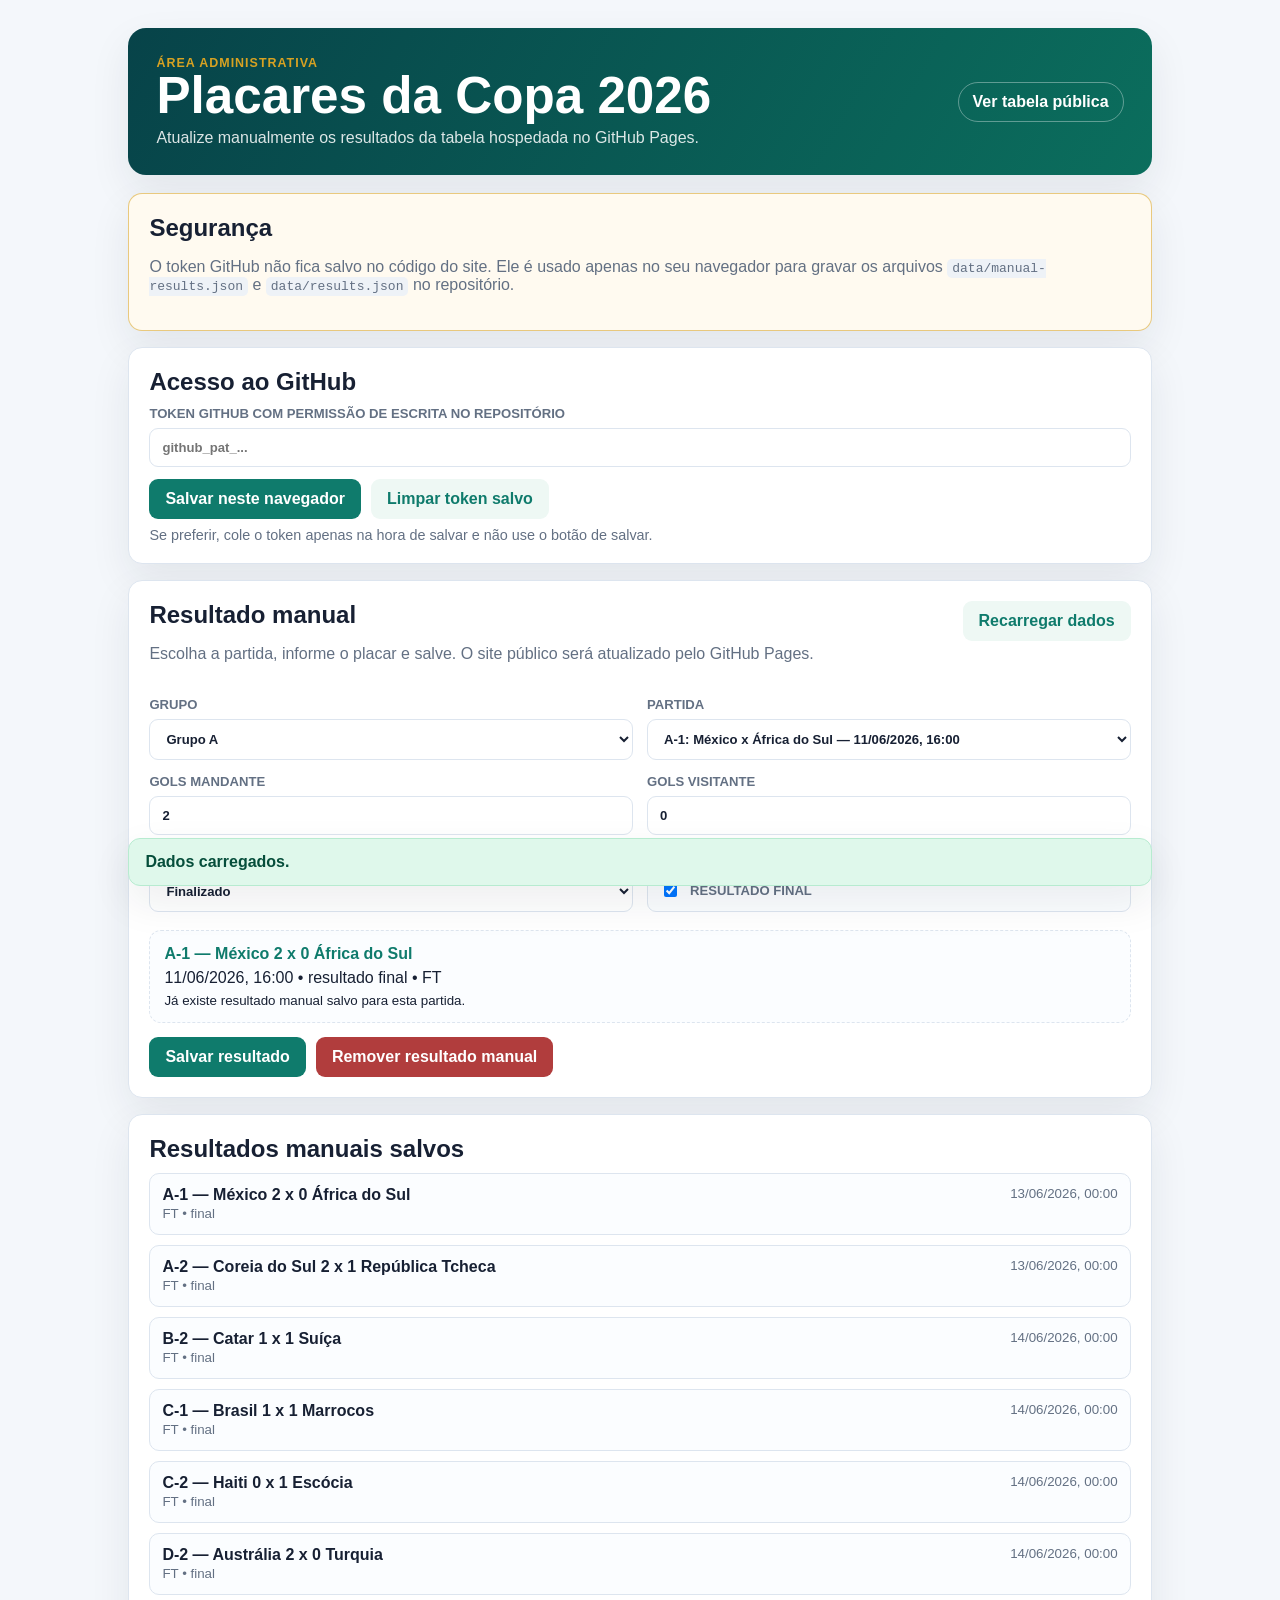
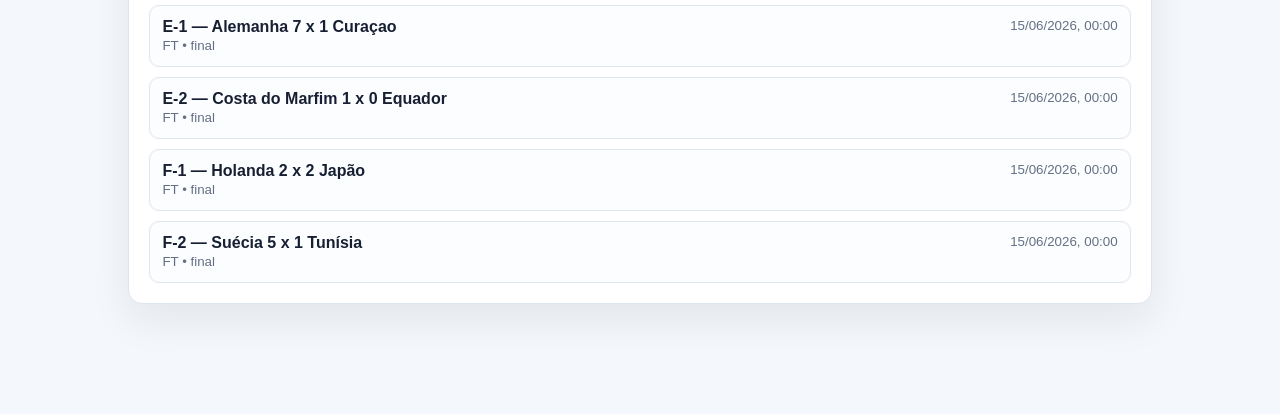
==== admin.html @ a197dd39 "Adiciona painel administrativo de placares manuais" ====
<!doctype html>
<html lang="pt-BR">
  <head>
    <meta charset="utf-8" />
    <meta name="viewport" content="width=device-width, initial-scale=1" />
    <title>Admin — Copa do Mundo 2026</title>
    <link rel="stylesheet" href="admin.css" />
  </head>
  <body>
    <main class="admin-shell">
      <header class="admin-header">
        <div>
          <p class="eyebrow">Área administrativa</p>
          <h1>Placares da Copa 2026</h1>
          <p>Atualize manualmente os resultados da tabela hospedada no GitHub Pages.</p>
        </div>
        <a class="public-link" href="./">Ver tabela pública</a>
      </header>

      <section class="panel warning-panel">
        <h2>Segurança</h2>
        <p>
          O token GitHub não fica salvo no código do site. Ele é usado apenas no seu navegador para gravar
          os arquivos <code>data/manual-results.json</code> e <code>data/results.json</code> no repositório.
        </p>
      </section>

      <section class="panel token-panel">
        <h2>Acesso ao GitHub</h2>
        <label>
          Token GitHub com permissão de escrita no repositório
          <input id="tokenInput" type="password" autocomplete="off" placeholder="github_pat_..." />
        </label>
        <div class="inline-actions">
          <button id="saveTokenButton" type="button">Salvar neste navegador</button>
          <button id="clearTokenButton" type="button" class="ghost">Limpar token salvo</button>
        </div>
        <p class="hint">Se preferir, cole o token apenas na hora de salvar e não use o botão de salvar.</p>
      </section>

      <section class="panel">
        <div class="panel-heading">
          <div>
            <h2>Resultado manual</h2>
            <p>Escolha a partida, informe o placar e salve. O site público será atualizado pelo GitHub Pages.</p>
          </div>
          <button id="reloadButton" type="button" class="ghost">Recarregar dados</button>
        </div>

        <div class="form-grid">
          <label>
            Grupo
            <select id="groupSelect"></select>
          </label>
          <label>
            Partida
            <select id="matchSelect"></select>
          </label>
          <label>
            Gols mandante
            <input id="homeGoalsInput" type="number" min="0" step="1" inputmode="numeric" />
          </label>
          <label>
            Gols visitante
            <input id="awayGoalsInput" type="number" min="0" step="1" inputmode="numeric" />
          </label>
          <label>
            Status
            <select id="statusSelect">
              <option value="FT">Finalizado</option>
              <option value="AET">Prorrogação</option>
              <option value="PEN">Pênaltis</option>
              <option value="LIVE">Em andamento</option>
            </select>
          </label>
          <label class="checkbox-label">
            <input id="finalCheckbox" type="checkbox" checked />
            Resultado final
          </label>
        </div>

        <article id="matchPreview" class="match-preview" aria-live="polite"></article>

        <div class="inline-actions">
          <button id="saveResultButton" type="button">Salvar resultado</button>
          <button id="removeResultButton" type="button" class="danger">Remover resultado manual</button>
        </div>
      </section>

      <section class="panel">
        <h2>Resultados manuais salvos</h2>
        <div id="manualResultsList" class="results-list"></div>
      </section>

      <section id="statusBox" class="status-box" aria-live="polite"></section>
    </main>

    <script src="admin.js"></script>
  </body>
</html>
---- admin.css ----
:root {
  --bg: #f4f7fb;
  --panel: #ffffff;
  --text: #172033;
  --muted: #637083;
  --line: #dde5ef;
  --primary: #0f7b6c;
  --primary-dark: #095f54;
  --accent: #d8a222;
  --danger: #b13d3d;
  --danger-dark: #8f2f2f;
  --shadow: 0 16px 40px rgba(23, 32, 51, 0.08);
}

* { box-sizing: border-box; }

body {
  margin: 0;
  color: var(--text);
  background: var(--bg);
  font-family: Inter, "Segoe UI", Arial, sans-serif;
}

button, input, select { font: inherit; }

.admin-shell {
  width: min(1100px, 100%);
  margin: 0 auto;
  padding: 28px clamp(14px, 3vw, 40px) 46px;
}

.admin-header {
  display: flex;
  align-items: center;
  justify-content: space-between;
  gap: 20px;
  margin-bottom: 18px;
  padding: 28px;
  border-radius: 18px;
  color: #fff;
  background: linear-gradient(120deg, #074349, #0b6e5d);
  box-shadow: var(--shadow);
}

.admin-header h1 { margin: 0 0 8px; font-size: clamp(2rem, 4vw, 3.4rem); line-height: 1; }
.admin-header p { margin: 0; color: rgba(255,255,255,.86); }
.eyebrow { color: var(--accent)!important; font-size: .78rem; font-weight: 900; letter-spacing: .08em; text-transform: uppercase; }

.public-link {
  flex: 0 0 auto;
  border: 1px solid rgba(255,255,255,.35);
  border-radius: 999px;
  padding: 10px 14px;
  color: #fff;
  text-decoration: none;
  font-weight: 800;
}

.panel {
  margin-bottom: 16px;
  padding: 20px;
  border: 1px solid var(--line);
  border-radius: 14px;
  background: var(--panel);
  box-shadow: var(--shadow);
}

.panel h2 { margin: 0 0 10px; }
.panel p { color: var(--muted); }
.warning-panel { border-color: rgba(216,162,34,.55); background: #fffaf0; }
.panel-heading { display: flex; align-items: flex-start; justify-content: space-between; gap: 16px; }

label {
  display: grid;
  gap: 7px;
  color: var(--muted);
  font-size: .82rem;
  font-weight: 800;
  text-transform: uppercase;
}

input, select {
  width: 100%;
  border: 1px solid var(--line);
  border-radius: 9px;
  padding: 11px 12px;
  color: var(--text);
  background: #fff;
}

code {
  border-radius: 5px;
  padding: 2px 5px;
  background: #eef2f7;
}

.form-grid {
  display: grid;
  grid-template-columns: repeat(2, minmax(0, 1fr));
  gap: 14px;
  margin: 18px 0;
}

.checkbox-label {
  display: flex;
  align-items: center;
  gap: 10px;
  min-height: 44px;
  align-self: end;
  padding: 10px 12px;
  border: 1px solid var(--line);
  border-radius: 9px;
  background: #fbfdff;
}
.checkbox-label input { width: auto; }

.inline-actions { display: flex; flex-wrap: wrap; gap: 10px; margin-top: 12px; }
button {
  border: 0;
  border-radius: 9px;
  padding: 11px 16px;
  color: #fff;
  background: var(--primary);
  cursor: pointer;
  font-weight: 800;
}
button:hover { background: var(--primary-dark); }
button.ghost { color: var(--primary); background: #eef8f4; }
button.danger { background: var(--danger); }
button.danger:hover { background: var(--danger-dark); }
button:disabled { opacity: .55; cursor: wait; }

.hint { margin: 8px 0 0; font-size: .9rem; }
.match-preview {
  display: grid;
  gap: 6px;
  margin: 14px 0;
  padding: 14px;
  border: 1px dashed var(--line);
  border-radius: 12px;
  background: #fbfdff;
}
.match-preview strong { color: var(--primary); }

.results-list { display: grid; gap: 10px; }
.result-item {
  display: flex;
  justify-content: space-between;
  gap: 12px;
  padding: 12px;
  border: 1px solid var(--line);
  border-radius: 10px;
  background: #fbfdff;
}
.result-item small { color: var(--muted); }

.status-box {
  display: none;
  position: sticky;
  bottom: 14px;
  padding: 14px 16px;
  border-radius: 12px;
  box-shadow: var(--shadow);
  font-weight: 800;
}
.status-box.show { display: block; }
.status-box.ok { color: #064e3b; background: #dff8eb; border: 1px solid #b7ebd0; }
.status-box.error { color: #7f1d1d; background: #fee2e2; border: 1px solid #fecaca; }
.status-box.info { color: #1e3a8a; background: #dbeafe; border: 1px solid #bfdbfe; }

@media (max-width: 760px) {
  .admin-header, .panel-heading { display: grid; }
  .public-link { width: fit-content; }
  .form-grid { grid-template-columns: 1fr; }
  .result-item { display: grid; }
}
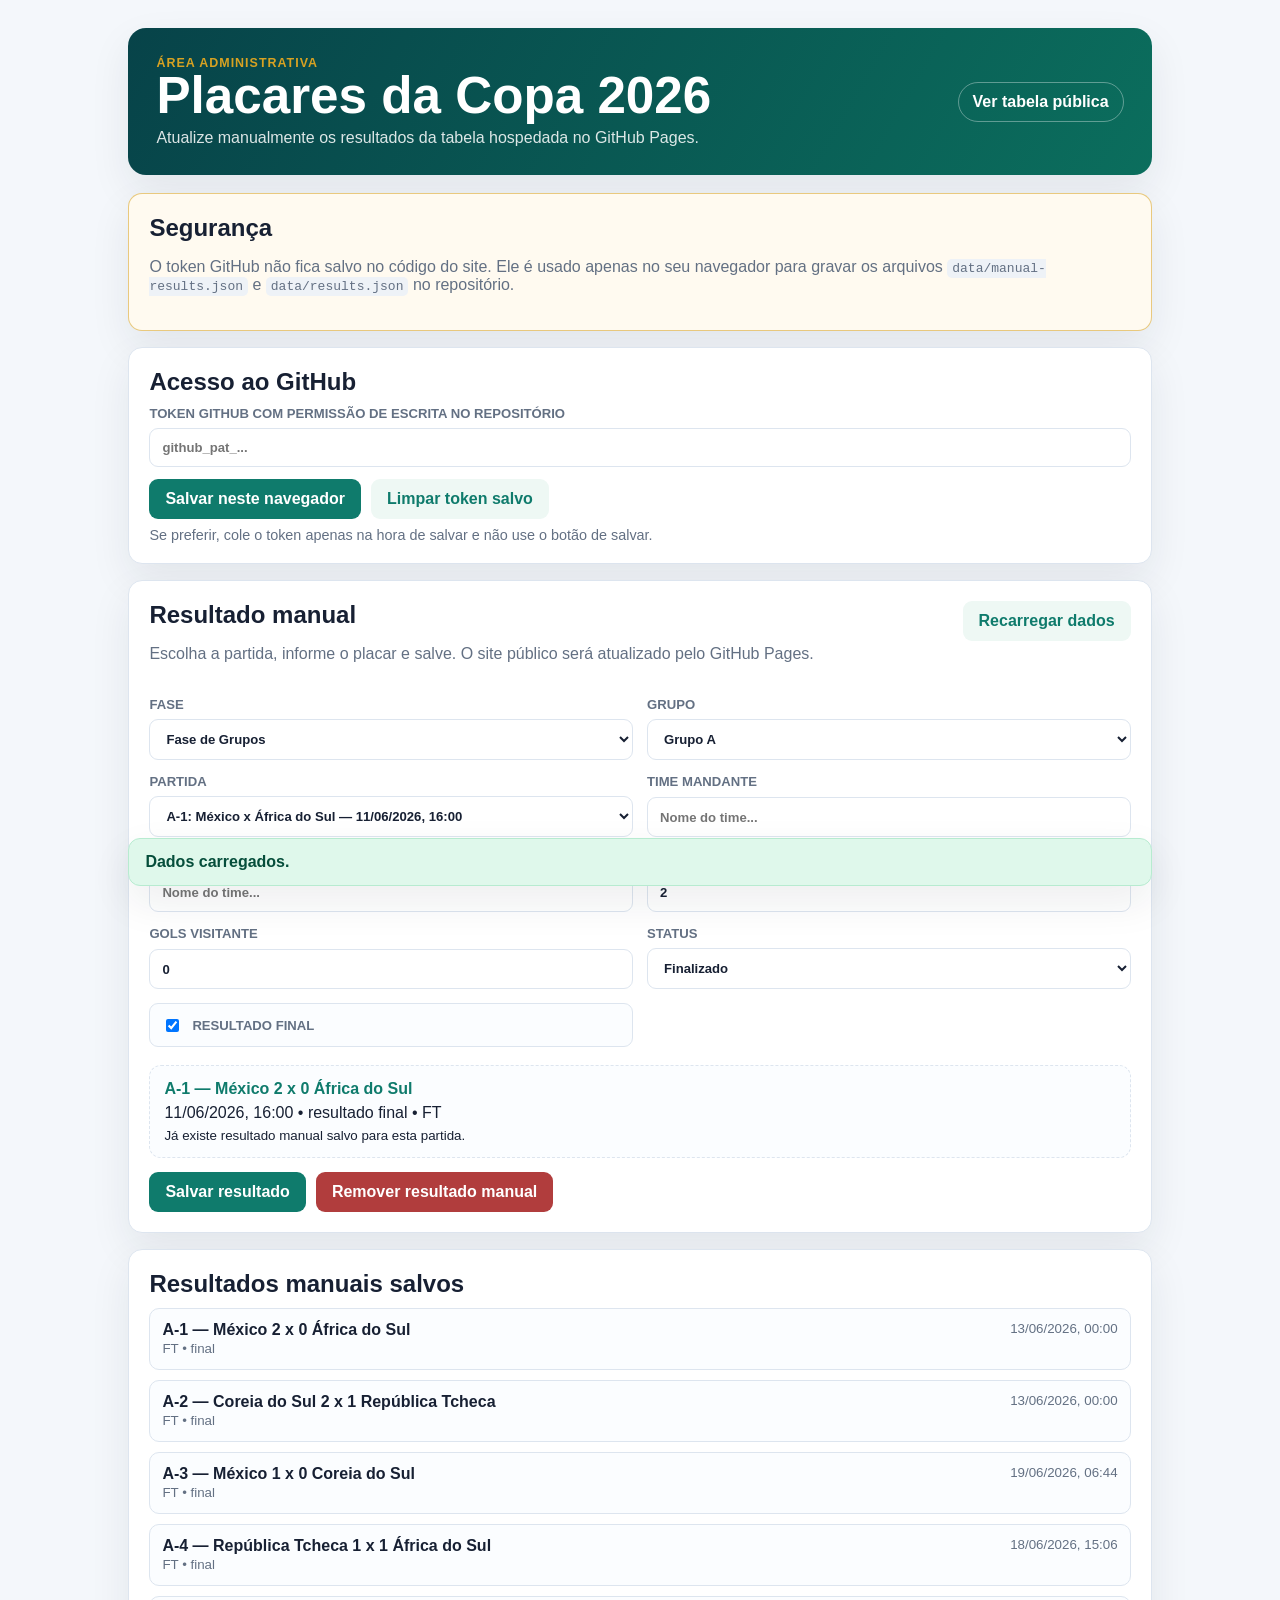
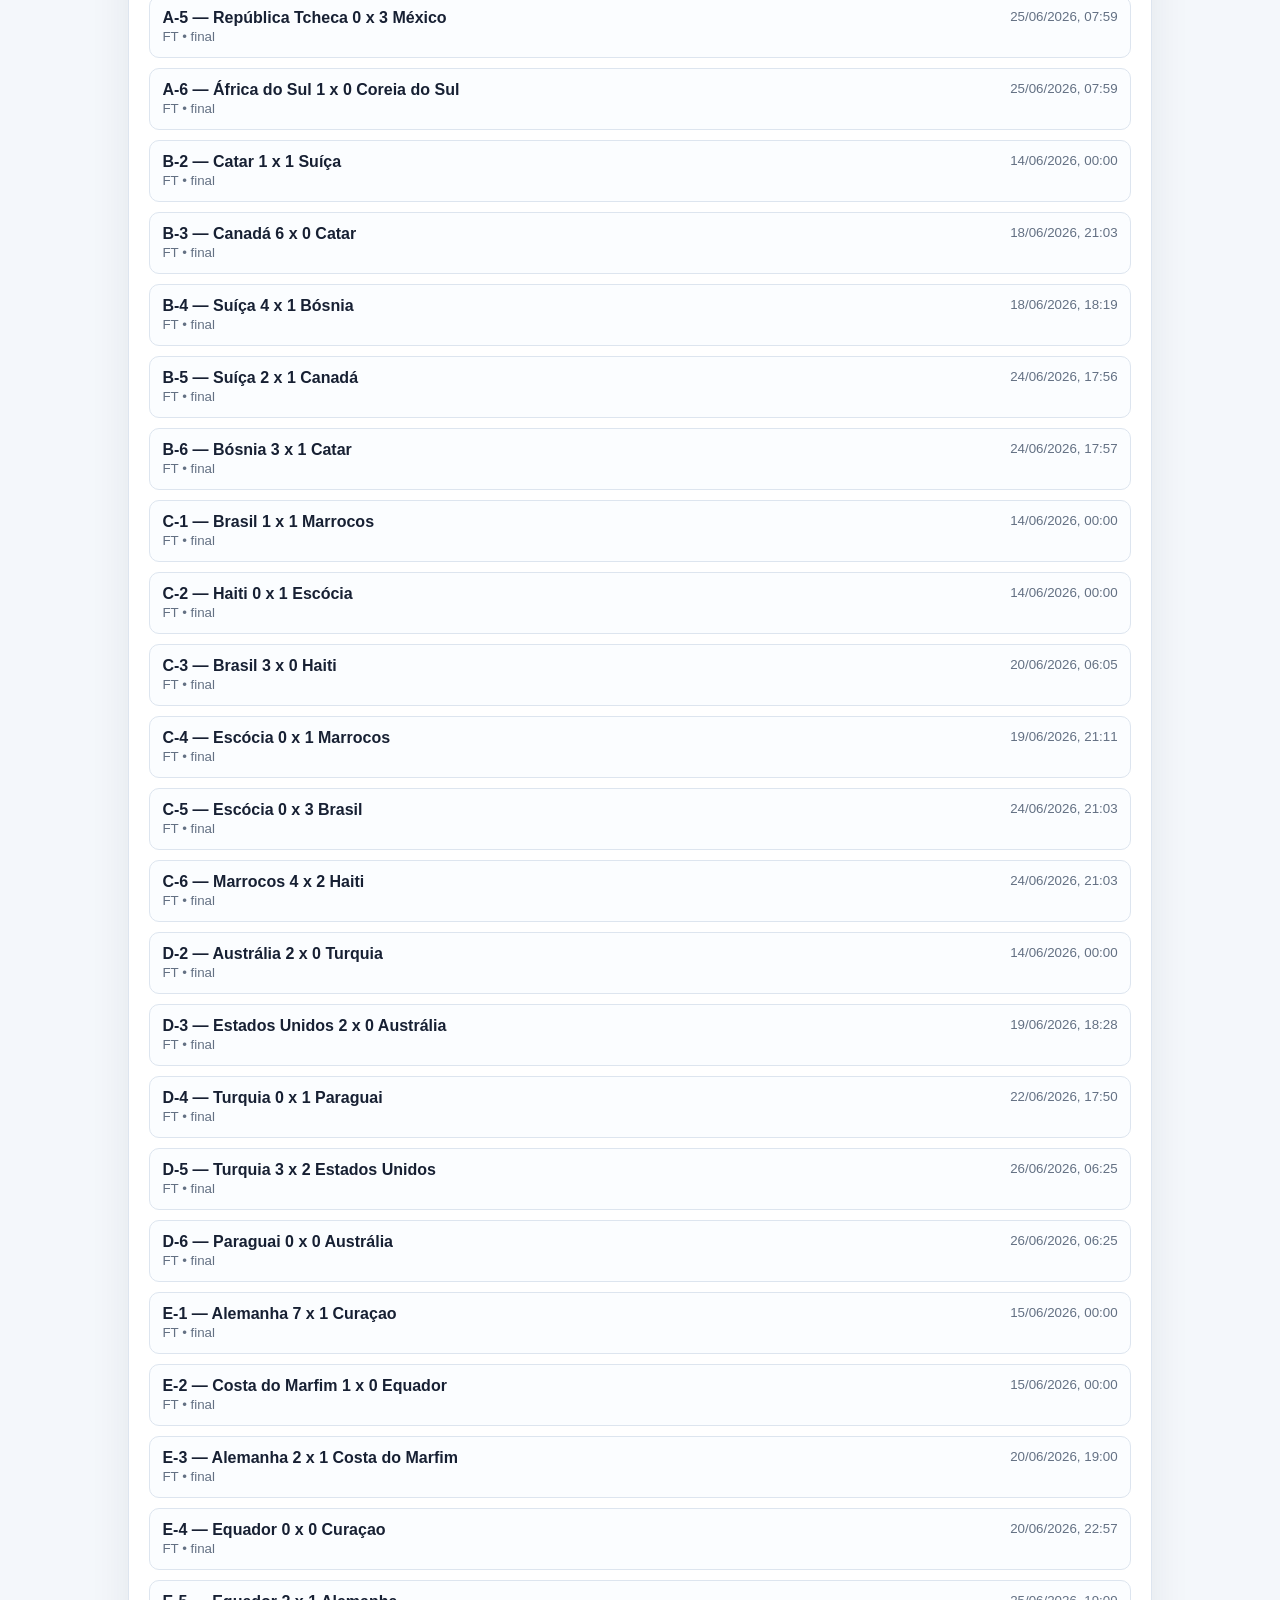
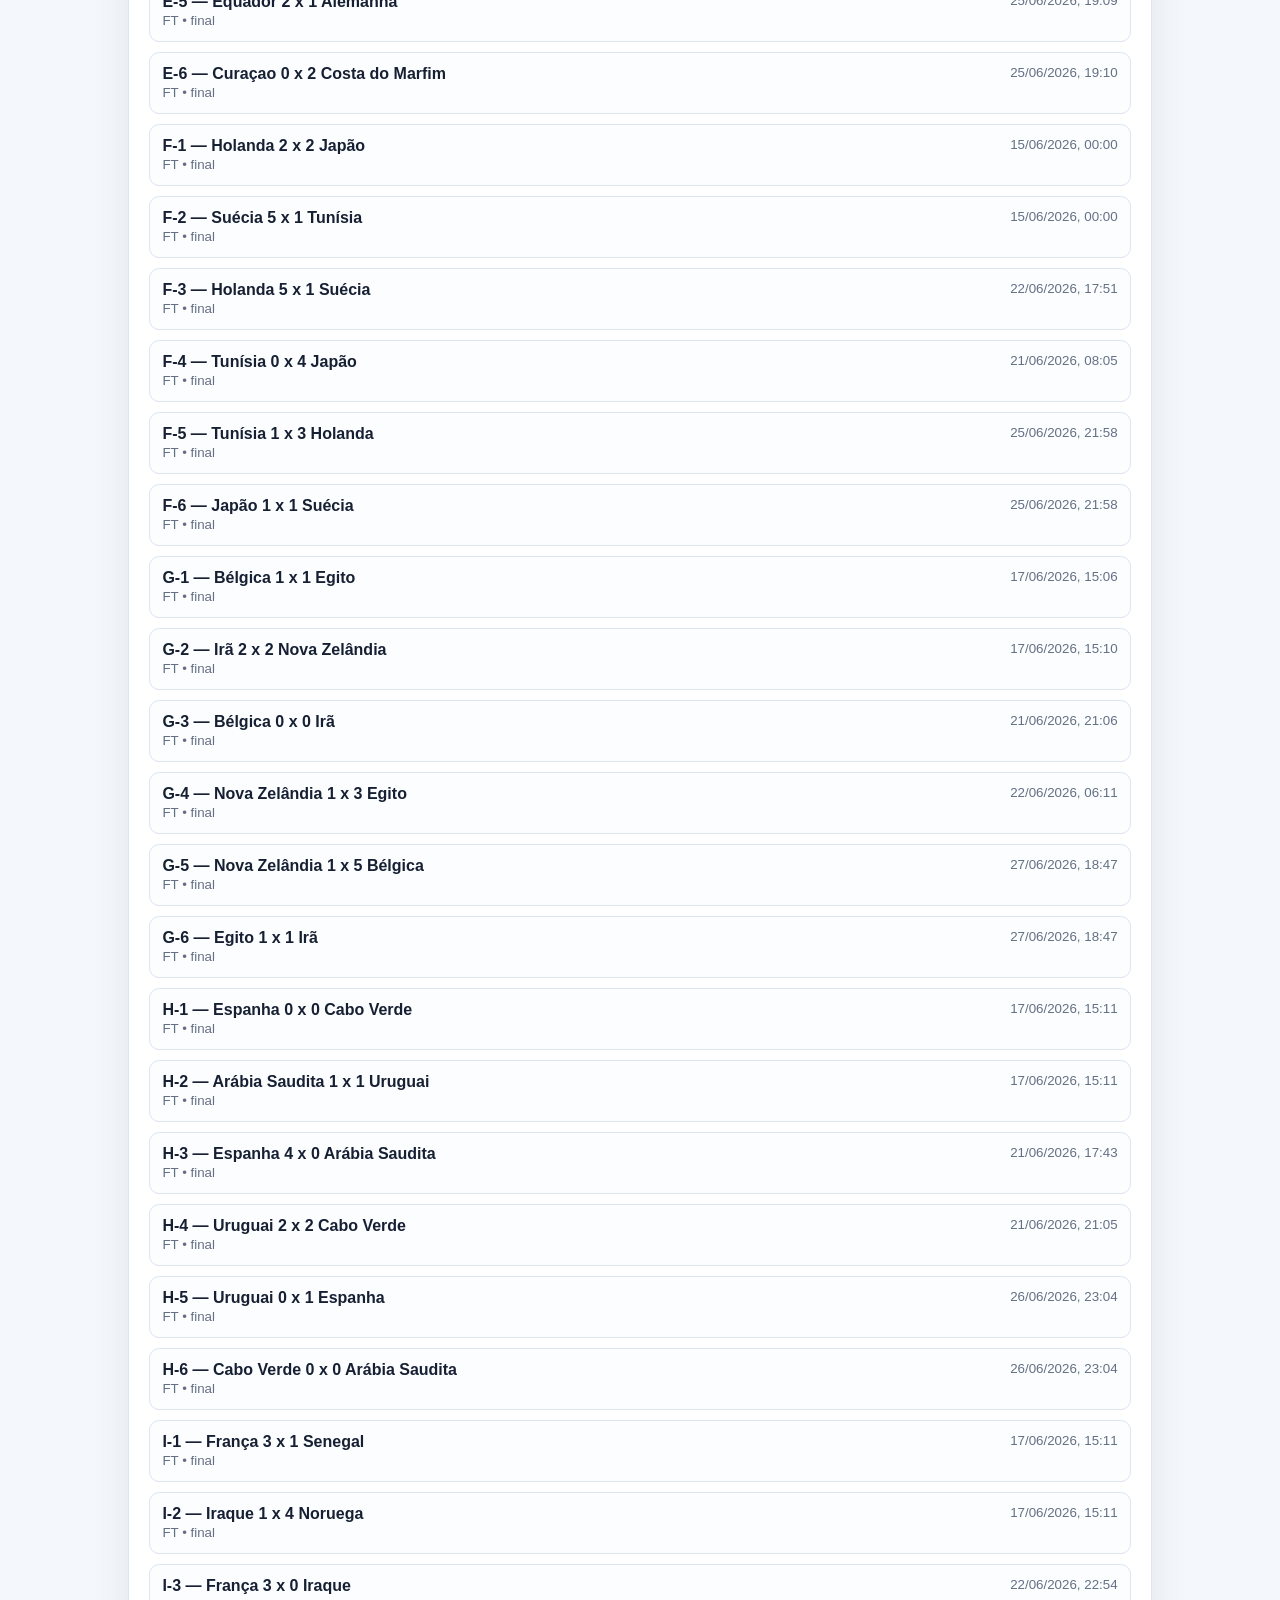
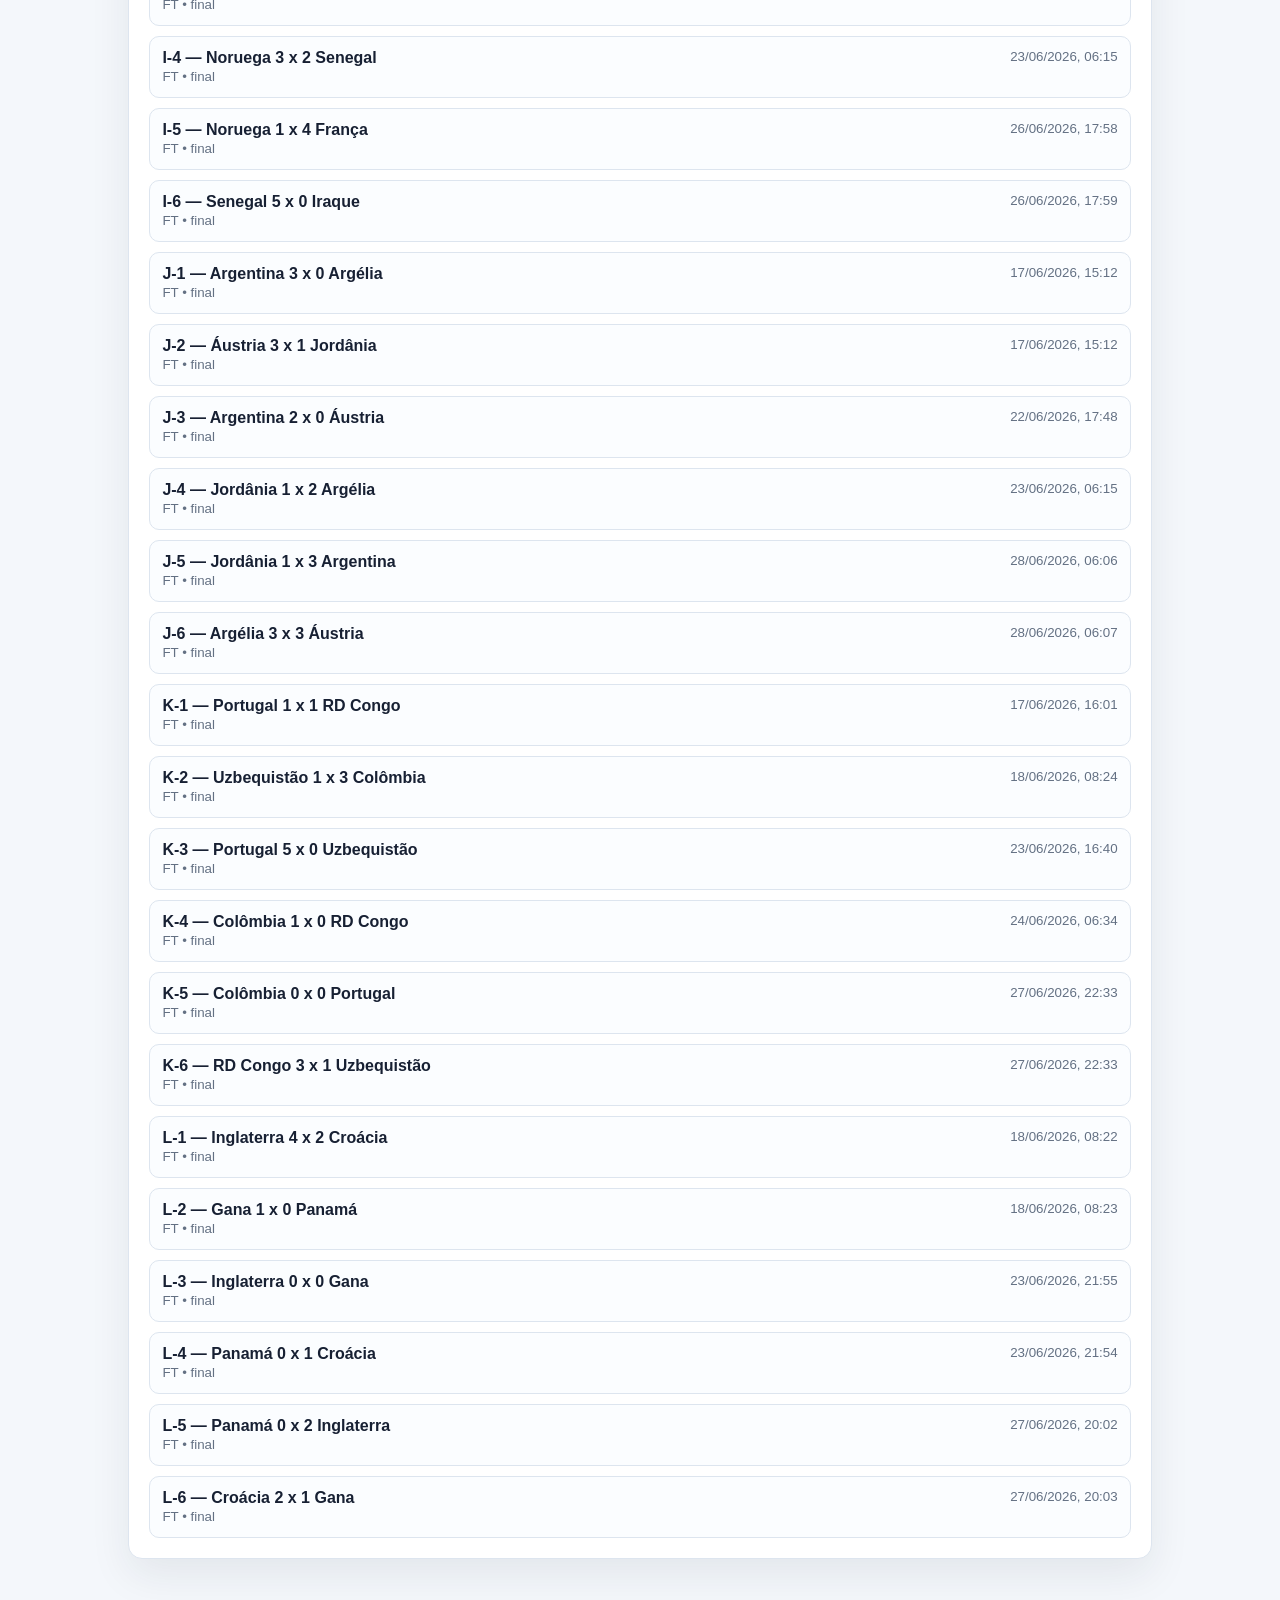
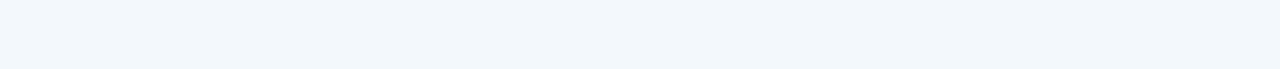
==== commit 8fc82bc5: "Remove integracao API-Football e adiciona suporte a fase mata-mata no admin - Remove workflow GitHub" ====
--- a/admin.html
+++ b/admin.html
@@ -49,12 +49,32 @@
 
         <div class="form-grid">
           <label>
+            Fase
+            <select id="phaseSelect">
+              <option value="groups">Fase de Grupos</option>
+              <option value="R32">16avos de Final</option>
+              <option value="R16">Oitavas de Final</option>
+              <option value="QF">Quartas de Final</option>
+              <option value="SF">Semifinais</option>
+              <option value="3RD">3º Lugar</option>
+              <option value="FINAL">Final</option>
+            </select>
+          </label>
+          <label id="groupLabel">
             Grupo
             <select id="groupSelect"></select>
           </label>
           <label>
             Partida
             <select id="matchSelect"></select>
+          </label>
+          <label id="knockoutHomeLabel" class="knockout-team" hidden>
+            Time mandante
+            <input id="knockoutHomeInput" type="text" placeholder="Nome do time..." />
+          </label>
+          <label id="knockoutAwayLabel" class="knockout-team" hidden>
+            Time visitante
+            <input id="knockoutAwayInput" type="text" placeholder="Nome do time..." />
           </label>
           <label>
             Gols mandante
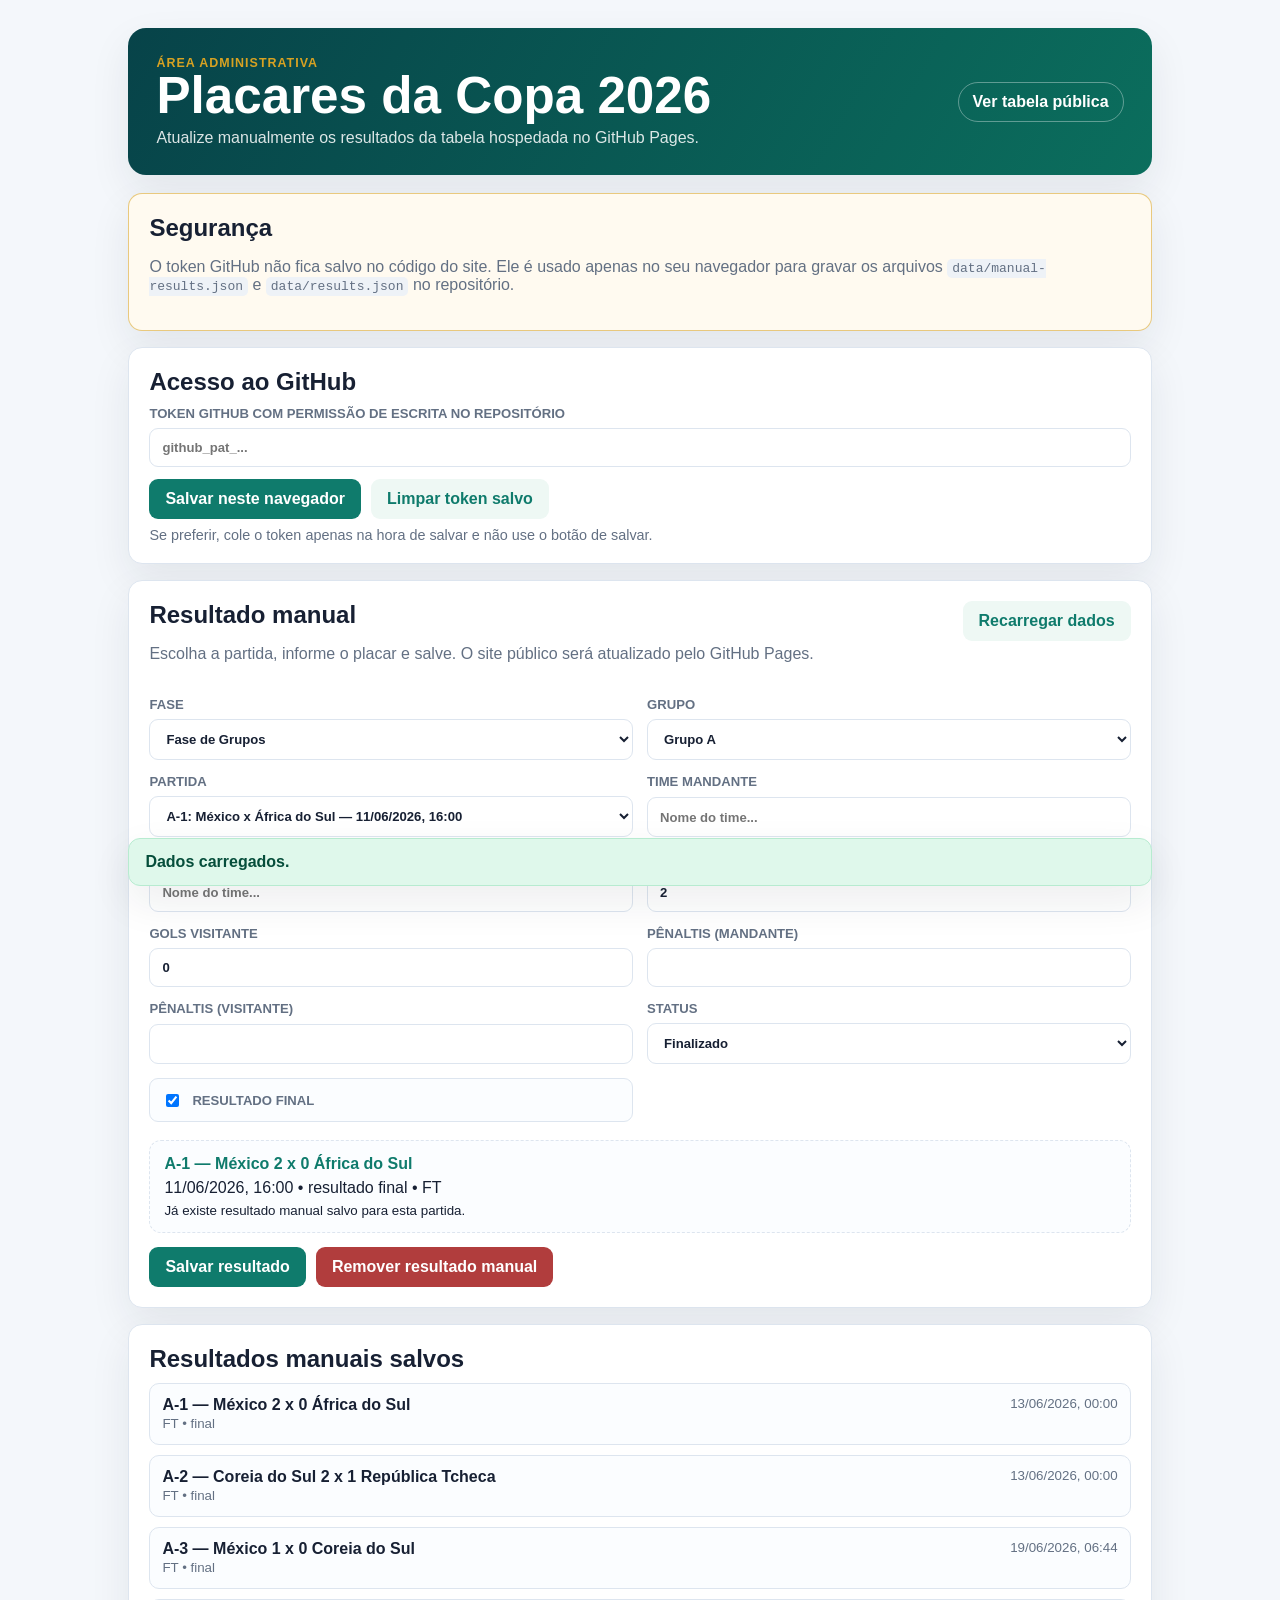
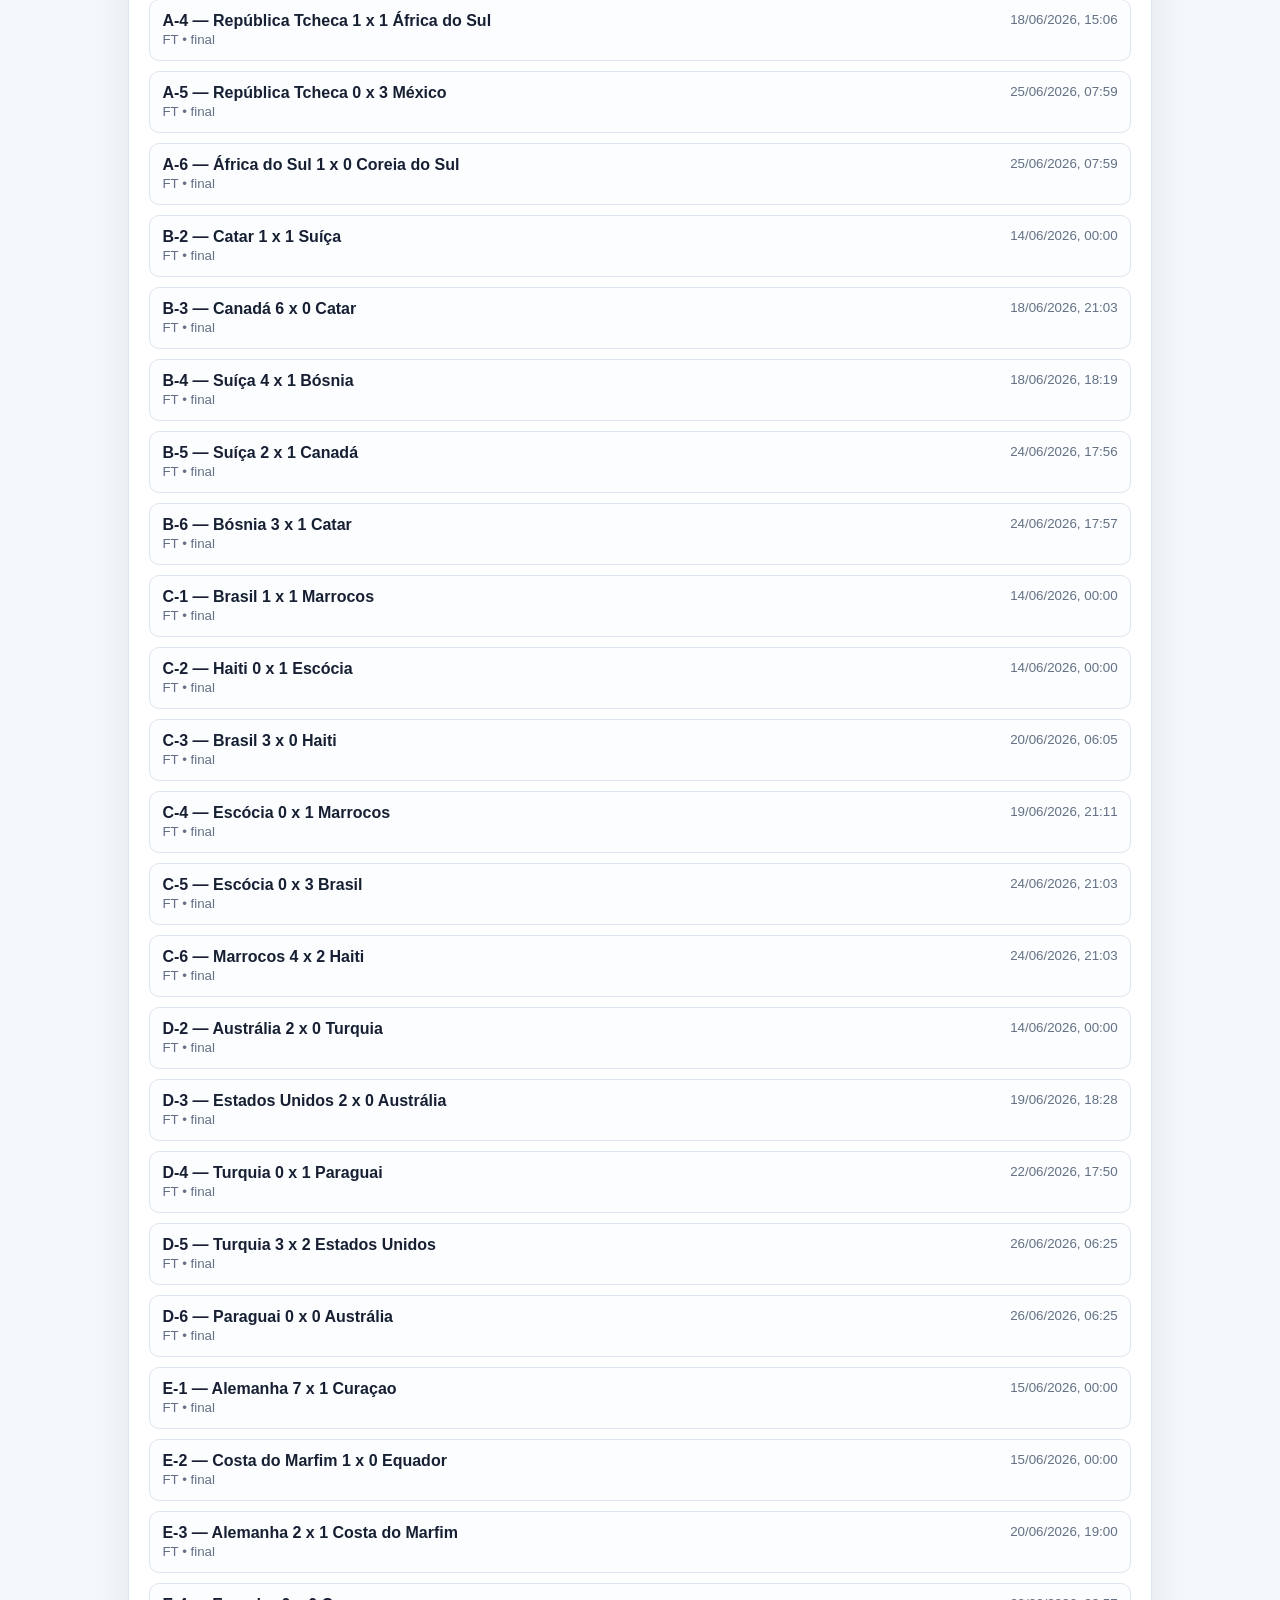
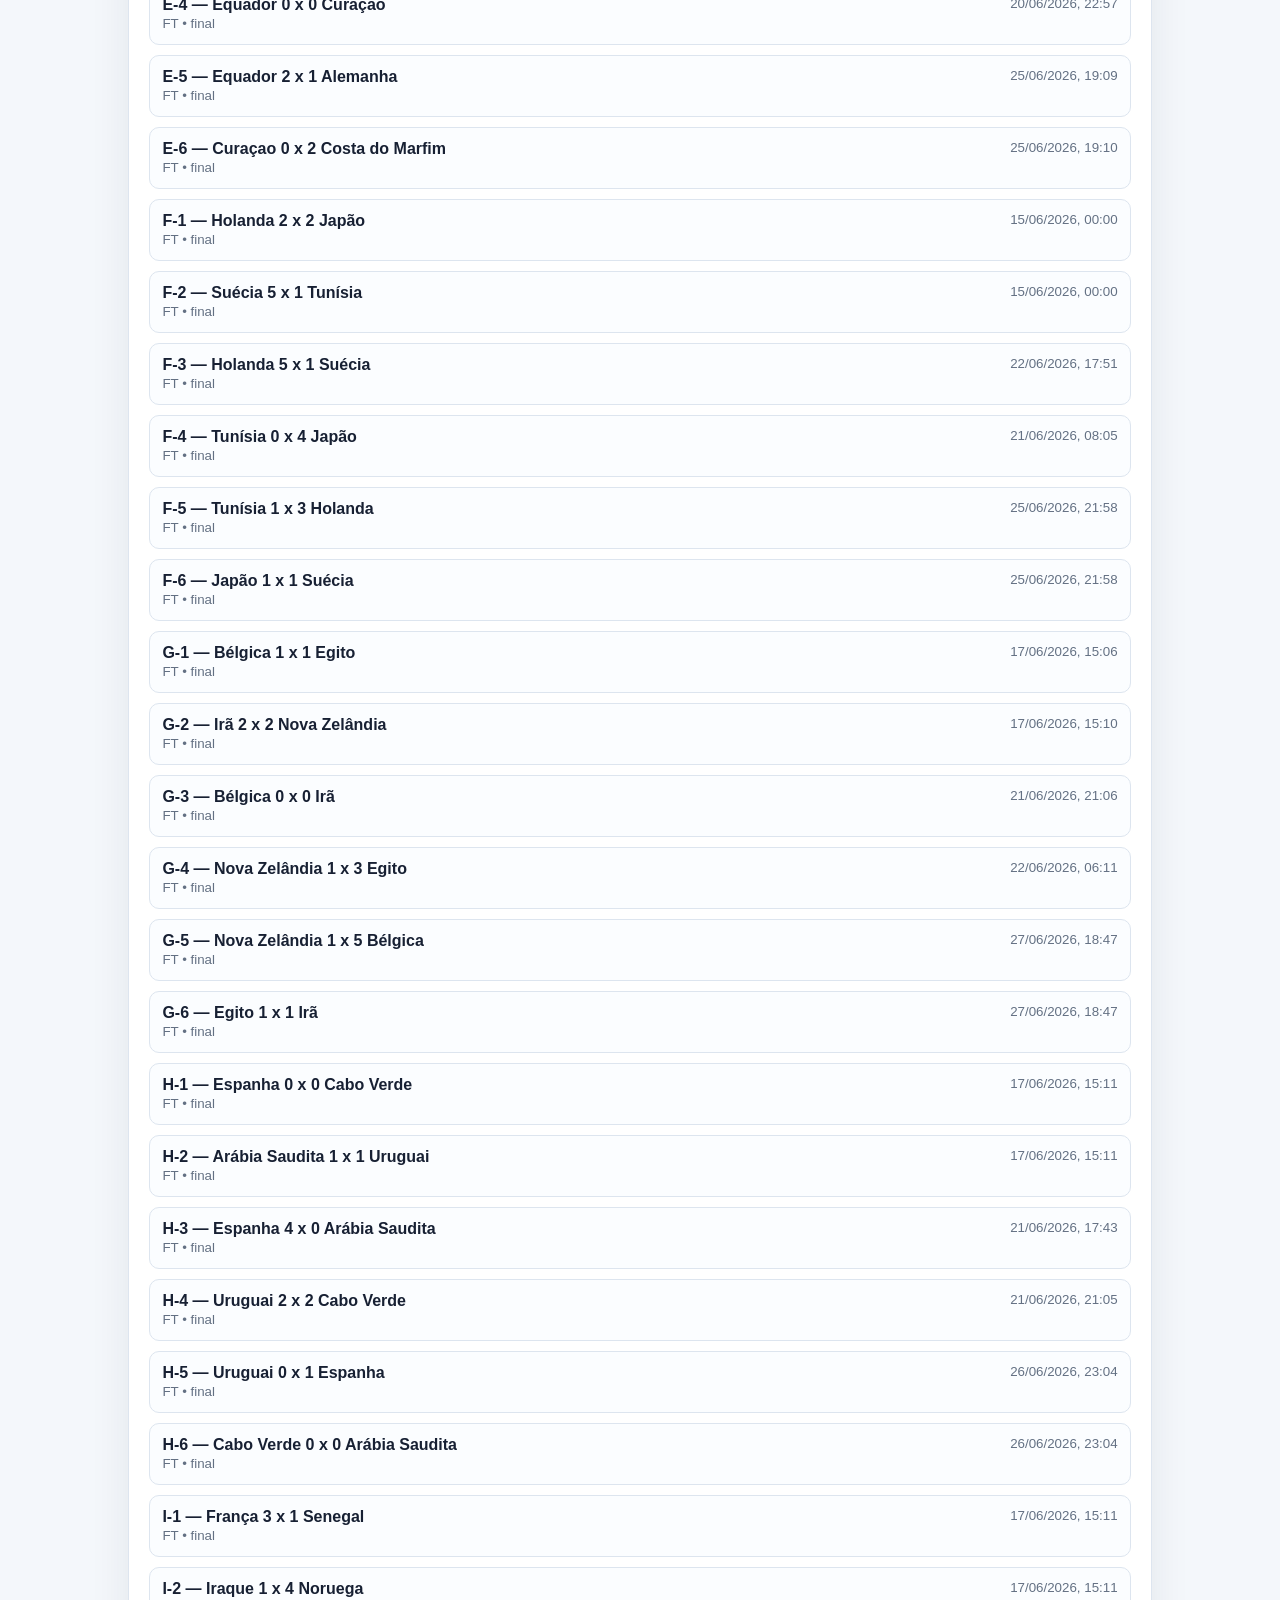
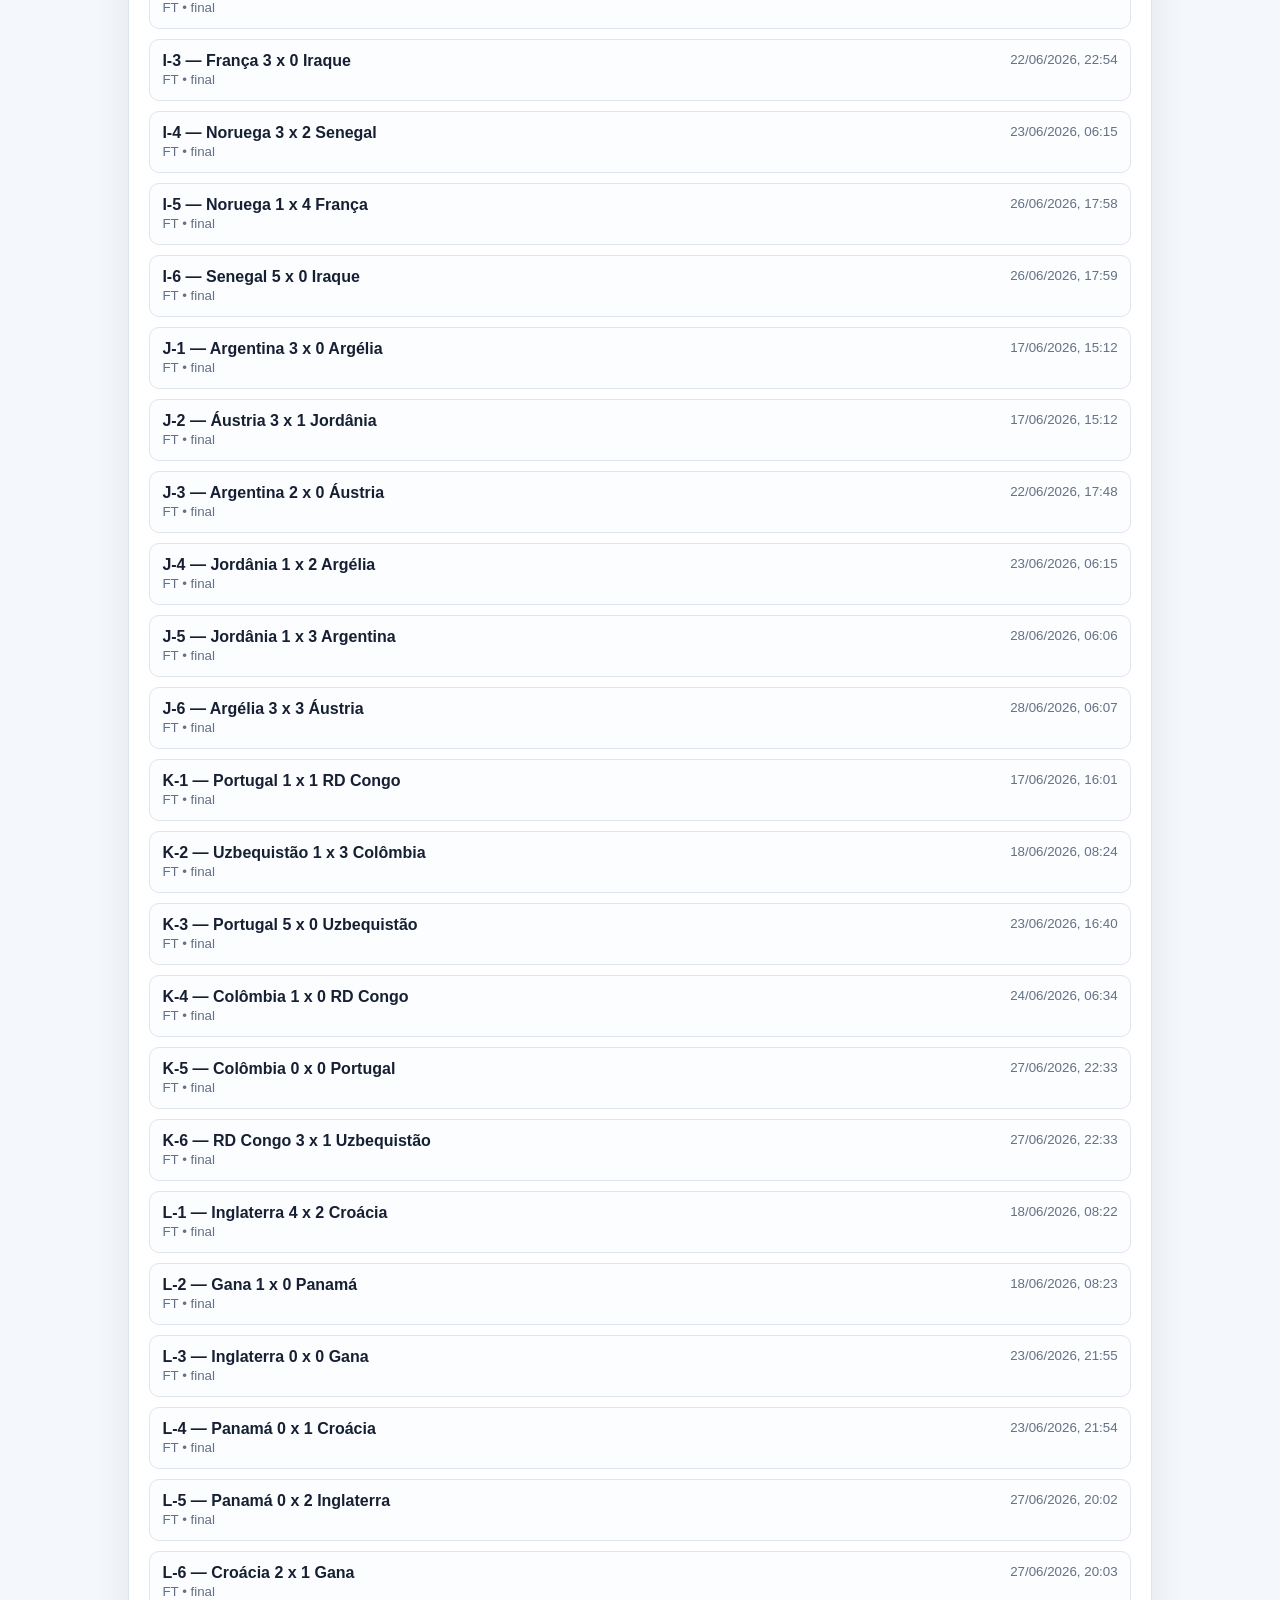
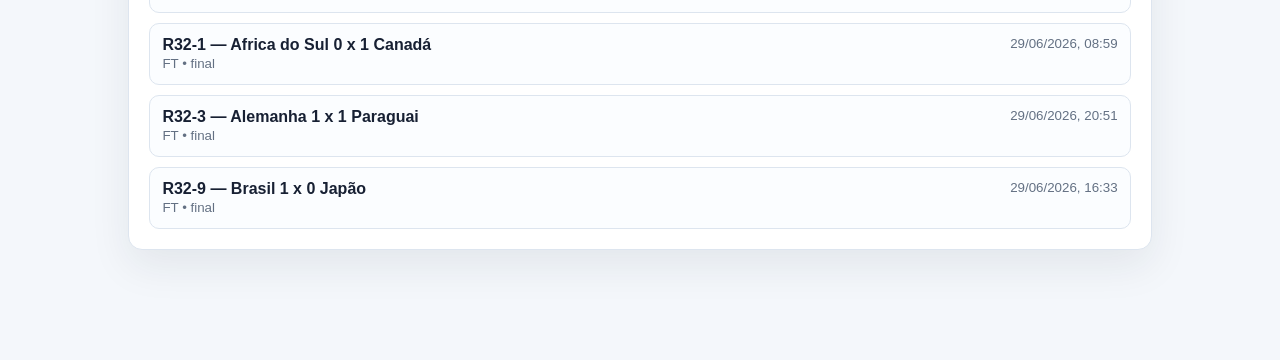
==== commit 35dfdd99: "Adiciona suporte a placar de pênaltis no mata-mata" ====
--- a/admin.html
+++ b/admin.html
@@ -84,6 +84,14 @@
             Gols visitante
             <input id="awayGoalsInput" type="number" min="0" step="1" inputmode="numeric" />
           </label>
+          <label id="penaltyHomeLabel" class="penalty-field" hidden>
+            Pênaltis (mandante)
+            <input id="penaltyHomeInput" type="number" min="0" step="1" inputmode="numeric" />
+          </label>
+          <label id="penaltyAwayLabel" class="penalty-field" hidden>
+            Pênaltis (visitante)
+            <input id="penaltyAwayInput" type="number" min="0" step="1" inputmode="numeric" />
+          </label>
           <label>
             Status
             <select id="statusSelect">
